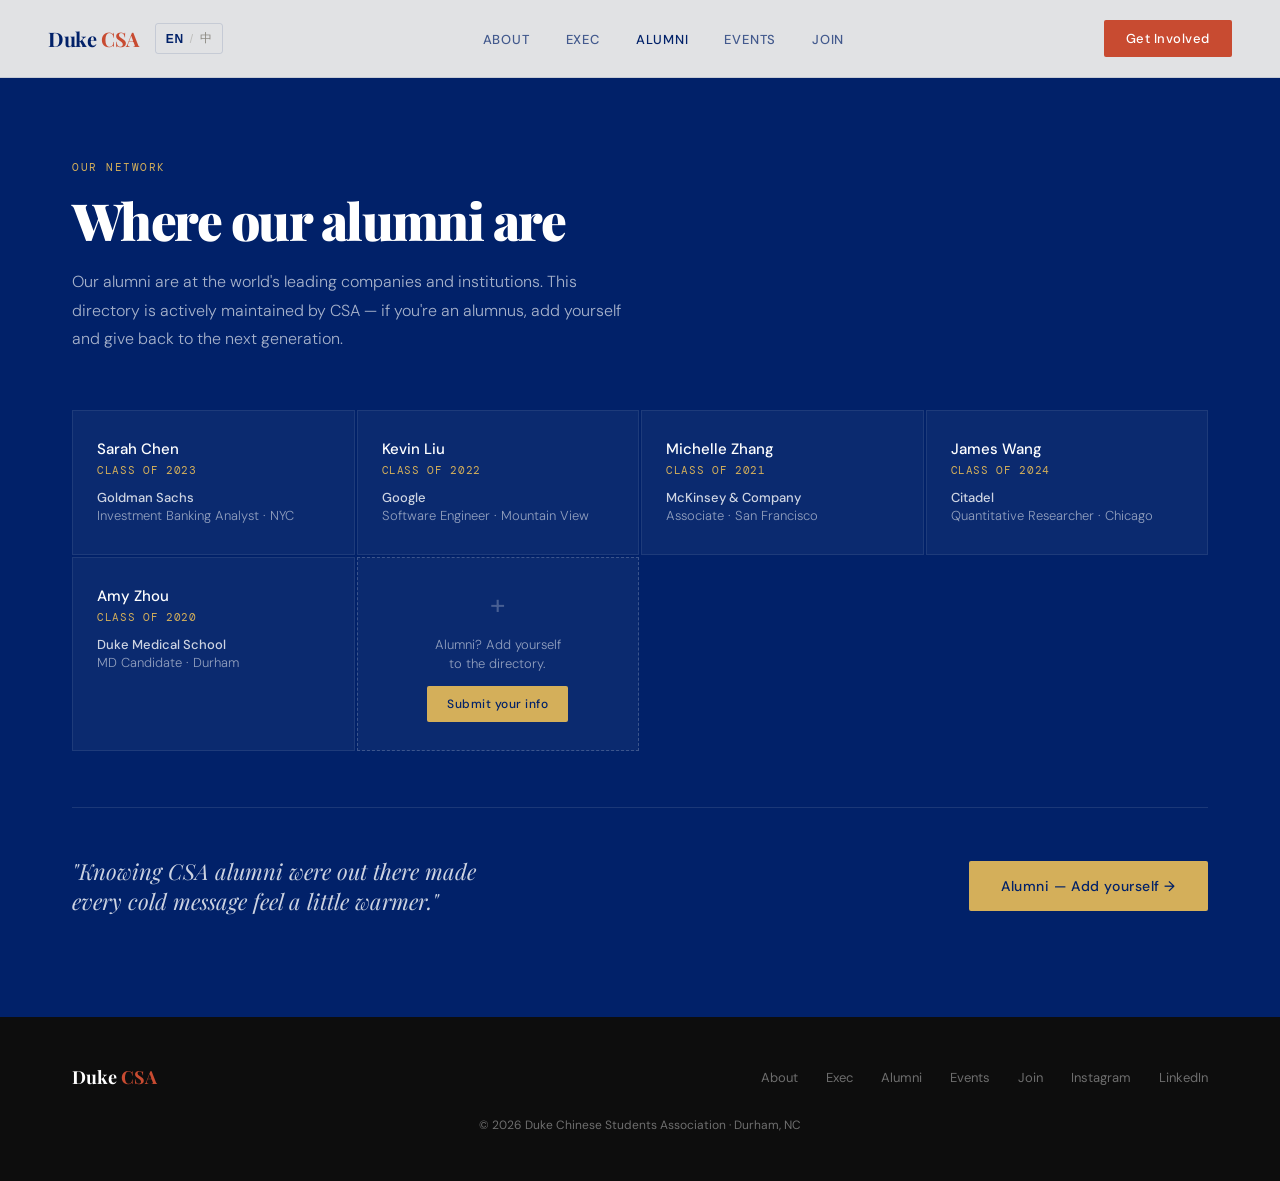
==== alumni.html @ 8578dc76 "heihei" ====
<!DOCTYPE html>
<html lang="en">
<head>
  <meta charset="UTF-8">
  <meta name="viewport" content="width=device-width, initial-scale=1.0">
  <title>Alumni | Duke CSA</title>
  <link rel="stylesheet" href="styles.css">
  <link rel="preconnect" href="https://fonts.googleapis.com">
  <link href="https://fonts.googleapis.com/css2?family=Playfair+Display:ital,wght@0,700;0,900;1,700&family=DM+Sans:wght@300;400;500&family=DM+Mono:wght@400&display=swap" rel="stylesheet">
</head>
<body>

<nav>
  <div class="nav-brand">
    <a href="index.html" class="nav-logo">Duke <span>CSA</span></a>
    <button class="lang-toggle" aria-label="Switch language">
      <span class="lang-option active" data-lang="en">EN</span>
      <span class="lang-divider">/</span>
      <span class="lang-option" data-lang="zh">中</span>
    </button>
  </div>
  <ul class="nav-links">
    <li><a href="about.html" data-en="About" data-zh="关于">About</a></li>
    <li><a href="exec.html" data-en="Exec" data-zh="执行团队">Exec</a></li>
    <li><a href="alumni.html" class="active" data-en="Alumni" data-zh="校友">Alumni</a></li>
    <li><a href="events.html" data-en="Events" data-zh="活动">Events</a></li>
    <li><a href="join.html" data-en="Join" data-zh="加入">Join</a></li>
  </ul>
  <a href="join.html" class="nav-cta" data-en="Get Involved" data-zh="参与我们">Get Involved</a>
  <button class="hamburger" aria-label="Open menu" aria-expanded="false">
    <span></span><span></span><span></span>
  </button>
</nav>

<div class="mobile-menu" id="mobile-menu">
  <a href="about.html" data-en="About" data-zh="关于">About</a>
  <a href="exec.html" data-en="Exec" data-zh="执行团队">Exec</a>
  <a href="alumni.html" data-en="Alumni" data-zh="校友">Alumni</a>
  <a href="events.html" data-en="Events" data-zh="活动">Events</a>
  <a href="join.html" data-en="Join" data-zh="加入">Join</a>
  <a href="join.html" class="mobile-cta" data-en="Get Involved" data-zh="参与我们">Get Involved</a>
</div>

<section class="alumni-section" style="padding-top: 160px; min-height: 100vh;">
  <div class="section-label" data-en="Our network" data-zh="我们的网络">Our network</div>
  <h2 class="section-title" data-en="Where our alumni are" data-zh="我们的校友在哪里">Where our alumni are</h2>
  <p class="alumni-intro" data-en="Our alumni are at the world's leading companies and institutions. This directory is actively maintained by CSA — if you're an alumnus, add yourself and give back to the next generation." data-zh="我们的校友遍布世界顶尖公司和机构。此目录由CSA积极维护——如果你是校友，请添加自己的信息，回馈下一代。">Our alumni are at the world's leading companies and institutions. This directory is actively maintained by CSA — if you're an alumnus, add yourself and give back to the next generation.</p>
  <div class="alumni-grid">
    <div class="alumni-card"><div class="alumni-name">Sarah Chen</div><div class="alumni-class">CLASS OF 2023</div><div class="alumni-company">Goldman Sachs</div><div class="alumni-role">Investment Banking Analyst · NYC</div></div>
    <div class="alumni-card"><div class="alumni-name">Kevin Liu</div><div class="alumni-class">CLASS OF 2022</div><div class="alumni-company">Google</div><div class="alumni-role">Software Engineer · Mountain View</div></div>
    <div class="alumni-card"><div class="alumni-name">Michelle Zhang</div><div class="alumni-class">CLASS OF 2021</div><div class="alumni-company">McKinsey & Company</div><div class="alumni-role">Associate · San Francisco</div></div>
    <div class="alumni-card"><div class="alumni-name">James Wang</div><div class="alumni-class">CLASS OF 2024</div><div class="alumni-company">Citadel</div><div class="alumni-role">Quantitative Researcher · Chicago</div></div>
    <div class="alumni-card"><div class="alumni-name">Amy Zhou</div><div class="alumni-class">CLASS OF 2020</div><div class="alumni-company">Duke Medical School</div><div class="alumni-role">MD Candidate · Durham</div></div>
    <div class="alumni-card" style="border:1px dashed rgba(255,255,255,0.2);display:flex;flex-direction:column;justify-content:center;align-items:center;text-align:center;gap:12px;">
      <div style="font-size:28px;color:rgba(255,255,255,0.25);">+</div>
      <div class="alumni-role" data-en="Alumni? Add yourself<br>to the directory." data-zh="校友？将自己添加<br>到目录中。">Alumni? Add yourself<br>to the directory.</div>
      <a href="https://forms.gle/YOUR_FORM_LINK" target="_blank" class="btn-gold" style="padding:10px 20px;font-size:12px;" data-en="Submit your info" data-zh="提交信息">Submit your info</a>
    </div>
  </div>
  <div class="alumni-cta-block">
    <div class="alumni-cta-text" data-en=""Knowing CSA alumni were out there made every cold message feel a little warmer."" data-zh=""知道有CSA校友在那里，让每一封冷邮件都感觉温暖了一些。"">"Knowing CSA alumni were out there made every cold message feel a little warmer."</div>
    <a href="https://forms.gle/YOUR_FORM_LINK" target="_blank" class="btn-gold" data-en="Alumni — Add yourself →" data-zh="校友 — 添加自己 →">Alumni — Add yourself →</a>
  </div>
</section>

<footer>
  <a href="index.html" class="footer-logo">Duke <span>CSA</span></a>
  <div class="footer-links">
    <a href="about.html" data-en="About" data-zh="关于">About</a>
    <a href="exec.html" data-en="Exec" data-zh="执行团队">Exec</a>
    <a href="alumni.html" data-en="Alumni" data-zh="校友">Alumni</a>
    <a href="events.html" data-en="Events" data-zh="活动">Events</a>
    <a href="join.html" data-en="Join" data-zh="加入">Join</a>
    <a href="https://instagram.com/duke_csa" target="_blank">Instagram</a>
    <a href="https://linkedin.com/company/duke-csa" target="_blank">LinkedIn</a>
  </div>
  <div class="footer-copy" data-en="© 2026 Duke Chinese Students Association · Durham, NC" data-zh="© 2026 杜克中国学生联合会 · 北卡罗来纳州达勒姆">© 2026 Duke Chinese Students Association · Durham, NC</div>
</footer>

<script src="lang.js"></script>
<script>
  const hamburger = document.querySelector('.hamburger');
  const mobileMenu = document.getElementById('mobile-menu');
  hamburger.addEventListener('click', () => {
    const open = mobileMenu.classList.toggle('open');
    hamburger.classList.toggle('open', open);
    hamburger.setAttribute('aria-expanded', open);
    document.body.style.overflow = open ? 'hidden' : '';
  });
</script>
</body>
</html>
---- styles.css ----
:root {
  --navy: #012169;
  --red:  #C84B31;
  --gold: #D4AF5A;
  --ink:  #0D0D0D;
  --mist: #F5F3EF;
  --mid:  #8A8880;
  --rule: rgba(1,33,105,0.12);
}
*, *::before, *::after { box-sizing: border-box; margin: 0; padding: 0; }
html { scroll-behavior: smooth; }
body { font-family: 'DM Sans', sans-serif; background: var(--mist); color: var(--ink); overflow-x: hidden; }

nav {
  position: fixed; top: 0; left: 0; right: 0; z-index: 100;
  display: flex; align-items: center; justify-content: space-between;
  padding: 20px 48px;
  background: rgba(245,243,239,0.92); backdrop-filter: blur(12px);
  border-bottom: 1px solid var(--rule);
}
.nav-brand { display: flex; align-items: center; gap: 16px; }
.nav-logo { font-family: 'Playfair Display', serif; font-size: 20px; font-weight: 700; color: var(--navy); letter-spacing: -0.02em; text-decoration: none; }
.nav-logo span { color: var(--red); }
.lang-toggle { display: flex; align-items: center; font-size: 12px; letter-spacing: 0.05em; color: var(--mid); cursor: pointer; padding: 6px 10px; border: 1px solid var(--rule); border-radius: 3px; background: transparent; transition: all 0.2s; }
.lang-toggle:hover { color: var(--navy); border-color: var(--navy); }
.lang-toggle .lang-option { transition: opacity 0.2s; }
.lang-toggle .lang-option.active { font-weight: 600; color: var(--navy); }
.lang-toggle .lang-divider { margin: 0 6px; opacity: 0.4; }
.nav-links { display: flex; gap: 36px; list-style: none; }
.nav-links a { font-size: 13px; font-weight: 500; letter-spacing: 0.06em; text-transform: uppercase; color: var(--navy); text-decoration: none; opacity: 0.7; transition: opacity 0.2s; }
.nav-links a:hover, .nav-links a.active { opacity: 1; }
.nav-cta { background: var(--red); color: #fff; padding: 10px 22px; border-radius: 2px; font-size: 13px; font-weight: 500; letter-spacing: 0.04em; text-decoration: none; transition: background 0.2s; }
.nav-cta:hover { background: #a83a22; }

.hero { min-height: 100vh; display: grid; grid-template-columns: 1fr 1fr; padding-top: 80px; }
.hero-left { display: flex; flex-direction: column; justify-content: center; padding: 80px 48px 80px 72px; }
.hero-eyebrow { font-family: 'DM Mono', monospace; font-size: 11px; letter-spacing: 0.14em; text-transform: uppercase; color: var(--red); margin-bottom: 28px; display: flex; align-items: center; gap: 12px; animation: fadeUp 0.6s ease both; }
.hero-eyebrow::after { content: ''; flex: 1; max-width: 60px; height: 1px; background: var(--red); opacity: 0.5; }
.hero-title { font-family: 'Playfair Display', serif; font-size: clamp(52px, 6vw, 88px); font-weight: 900; line-height: 0.95; letter-spacing: -0.03em; color: var(--navy); margin-bottom: 32px; animation: fadeUp 0.6s ease 0.1s both; }
.hero-title em { font-style: italic; color: var(--red); display: block; }
.hero-sub { font-size: 17px; font-weight: 300; line-height: 1.65; color: #3a3a3a; max-width: 420px; margin-bottom: 48px; animation: fadeUp 0.6s ease 0.2s both; }
.hero-actions { display: flex; gap: 16px; align-items: center; flex-wrap: wrap; animation: fadeUp 0.6s ease 0.3s both; }
.btn-primary { background: var(--navy); color: #fff; padding: 16px 32px; border-radius: 2px; font-size: 14px; font-weight: 500; letter-spacing: 0.04em; text-decoration: none; transition: background 0.2s; display: inline-block; }
.btn-primary:hover { background: #01317f; }
.btn-ghost { color: var(--navy); border-bottom: 1.5px solid var(--navy); padding-bottom: 2px; font-size: 14px; font-weight: 500; text-decoration: none; letter-spacing: 0.02em; transition: opacity 0.2s; }
.btn-ghost:hover { opacity: 0.6; }

.hero-right { background: var(--navy); display: flex; flex-direction: column; justify-content: space-between; padding: 60px 56px; position: relative; overflow: hidden; }
.hero-logo { position: relative; z-index: 1; display: flex; justify-content: center; align-items: flex-start; padding-top: 0; margin-bottom: 40px; animation: fadeUp 0.6s ease 0.1s both; }
.hero-logo img { width: 220px; height: 220px; object-fit: cover; border-radius: 50%; box-shadow: 0 8px 32px rgba(0,0,0,0.25); }
.hero-pattern { position: absolute; top: 0; left: 0; right: 0; bottom: 0; background-image: repeating-linear-gradient(0deg, transparent, transparent 39px, rgba(255,255,255,0.04) 39px, rgba(255,255,255,0.04) 40px), repeating-linear-gradient(90deg, transparent, transparent 39px, rgba(255,255,255,0.04) 39px, rgba(255,255,255,0.04) 40px); }
.hero-stat-grid { display: grid; grid-template-columns: 1fr 1fr; gap: 32px; position: relative; z-index: 1; margin-bottom: 48px; animation: fadeUp 0.7s ease 0.2s both; }
.stat-block { border-left: 2px solid var(--gold); padding-left: 18px; }
.stat-num { font-family: 'Playfair Display', serif; font-size: 48px; font-weight: 700; line-height: 1; color: #fff; letter-spacing: -0.03em; }
.stat-label { font-size: 12px; font-weight: 400; letter-spacing: 0.06em; text-transform: uppercase; color: rgba(255,255,255,0.5); margin-top: 6px; }
.hero-quote { position: relative; z-index: 1; border-top: 1px solid rgba(255,255,255,0.12); padding-top: 28px; font-family: 'Playfair Display', serif; font-size: 18px; font-style: italic; line-height: 1.5; color: rgba(255,255,255,0.75); animation: fadeUp 0.7s ease 0.35s both; }

.page-hero { padding: 140px 72px 40px; text-align: center; }
.page-hero .section-label { margin-bottom: 16px; }
.page-hero .section-title { margin-bottom: 16px; }
.page-hero-sub { font-size: 17px; font-weight: 300; line-height: 1.65; color: #3a3a3a; max-width: 600px; margin: 0 auto; }

section { padding: 100px 72px; }
.section-label { font-family: 'DM Mono', monospace; font-size: 11px; letter-spacing: 0.14em; text-transform: uppercase; color: var(--red); margin-bottom: 20px; }
.section-title { font-family: 'Playfair Display', serif; font-size: clamp(36px, 4vw, 56px); font-weight: 900; line-height: 1.05; letter-spacing: -0.03em; color: var(--navy); margin-bottom: 20px; }

.about { display: grid; grid-template-columns: 1fr 1fr; gap: 80px; align-items: start; }
.about-body { font-size: 16px; font-weight: 300; line-height: 1.8; color: #3a3a3a; margin-bottom: 24px; }
.about-right { padding-top: 0; }
.pillars { display: flex; flex-direction: column; }
.pillar { display: flex; gap: 24px; align-items: flex-start; padding: 28px 0; border-bottom: 1px solid var(--rule); opacity: 0; transform: translateY(16px); transition: opacity 0.5s, transform 0.5s; }
.pillar.visible { opacity: 1; transform: translateY(0); }
.pillar-num { font-family: 'DM Mono', monospace; font-size: 11px; color: var(--red); padding-top: 4px; min-width: 28px; }
.pillar h3 { font-size: 15px; font-weight: 500; color: var(--navy); margin-bottom: 6px; }
.pillar p { font-size: 14px; font-weight: 300; line-height: 1.65; color: #555; }

.exec-section { background: #fff; }
.exec-grid { display: grid; grid-template-columns: repeat(auto-fill, minmax(280px, 1fr)); gap: 24px; margin-top: 48px; }
.exec-card { position: relative; overflow: hidden; aspect-ratio: 3/4; cursor: pointer; }
.exec-card img { width: 100%; height: 100%; object-fit: cover; transition: opacity 0.3s ease; }
.exec-card:hover img { opacity: 0.3; }
.exec-overlay { position: absolute; inset: 0; display: flex; flex-direction: column; align-items: center; justify-content: center; text-align: center; padding: 24px; opacity: 0; transition: opacity 0.3s ease; }
.exec-card:hover .exec-overlay { opacity: 1; }
.exec-name { font-family: 'Playfair Display', serif; font-size: 24px; font-weight: 600; color: var(--navy); margin-bottom: 12px; }
.exec-role { font-family: 'Playfair Display', serif; font-size: 20px; letter-spacing: 0.02em; color: var(--red); margin-bottom: 12px; font-weight: 700; font-style: italic; }
.exec-year { font-size: 15px; font-weight: 400; color: var(--navy); margin-bottom: 4px; }
.exec-major { font-size: 14px; font-weight: 300; color: var(--mid); line-height: 1.5; }

.alumni-section { background: var(--navy); color: #fff; }
.alumni-section .section-label { color: var(--gold); }
.alumni-section .section-title { color: #fff; }
.alumni-intro { font-size: 16px; font-weight: 300; line-height: 1.8; color: rgba(255,255,255,0.65); max-width: 560px; margin-bottom: 56px; }
.alumni-grid { display: grid; grid-template-columns: repeat(auto-fill, minmax(260px, 1fr)); gap: 2px; margin-bottom: 56px; }
.alumni-card { background: rgba(255,255,255,0.04); border: 1px solid rgba(255,255,255,0.08); padding: 28px 24px; transition: background 0.2s; }
.alumni-card:hover { background: rgba(255,255,255,0.08); }
.alumni-name { font-size: 15px; font-weight: 500; color: #fff; margin-bottom: 4px; }
.alumni-class { font-family: 'DM Mono', monospace; font-size: 11px; color: var(--gold); letter-spacing: 0.06em; margin-bottom: 12px; }
.alumni-role { font-size: 13px; font-weight: 300; color: rgba(255,255,255,0.55); line-height: 1.5; }
.alumni-company { font-size: 13px; font-weight: 500; color: rgba(255,255,255,0.8); }
.alumni-cta-block { border-top: 1px solid rgba(255,255,255,0.1); padding-top: 48px; display: flex; align-items: center; justify-content: space-between; flex-wrap: wrap; gap: 24px; }
.alumni-cta-text { font-family: 'Playfair Display', serif; font-size: 22px; font-style: italic; color: rgba(255,255,255,0.8); max-width: 420px; line-height: 1.4; }
.btn-gold { background: var(--gold); color: var(--navy); padding: 16px 32px; border-radius: 2px; font-size: 14px; font-weight: 500; letter-spacing: 0.04em; text-decoration: none; transition: opacity 0.2s; white-space: nowrap; display: inline-block; }
.btn-gold:hover { opacity: 0.85; }

.events-section { padding: 100px 72px; }
.events-inner { display: grid; grid-template-columns: 1fr 2fr; gap: 80px; }
.event-list { display: flex; flex-direction: column; }
.event-item { display: flex; gap: 24px; padding: 24px 0; border-bottom: 1px solid var(--rule); transition: opacity 0.2s; }
.event-item:hover { opacity: 0.7; }
.event-date { min-width: 52px; font-family: 'Playfair Display', serif; font-size: 32px; font-weight: 700; line-height: 1; color: var(--red); letter-spacing: -0.03em; }
.event-month { font-family: 'DM Mono', monospace; font-size: 10px; letter-spacing: 0.1em; text-transform: uppercase; color: var(--mid); display: block; }
.event-title { font-size: 15px; font-weight: 500; color: var(--navy); margin-bottom: 4px; }
.event-desc { font-size: 13px; font-weight: 300; color: var(--mid); line-height: 1.5; }
.events-feature { background: var(--navy); border-radius: 4px; padding: 48px; display: flex; flex-direction: column; justify-content: space-between; min-height: 360px; position: relative; overflow: hidden; }
.events-feature-tag { font-family: 'DM Mono', monospace; font-size: 11px; letter-spacing: 0.1em; text-transform: uppercase; color: var(--gold); margin-bottom: 16px; }
.events-feature-title { font-family: 'Playfair Display', serif; font-size: 32px; font-weight: 700; line-height: 1.15; color: #fff; max-width: 280px; }
.events-feature-body { font-size: 14px; font-weight: 300; line-height: 1.65; color: rgba(255,255,255,0.6); max-width: 320px; }
.feature-deco { position: absolute; right: -20px; bottom: -20px; width: 160px; height: 160px; border-radius: 50%; background: rgba(212,175,90,0.08); }

.join { background: #fff; }
.join-inner { display: grid; grid-template-columns: 1fr 1fr; gap: 80px; align-items: center; }
.join-body { font-size: 16px; font-weight: 300; line-height: 1.8; color: #3a3a3a; margin-bottom: 32px; }
.join-form-block { background: var(--mist); border: 1px solid var(--rule); padding: 40px; border-radius: 4px; }
.form-title { font-family: 'Playfair Display', serif; font-size: 22px; font-weight: 700; color: var(--navy); margin-bottom: 8px; }
.form-sub { font-size: 13px; color: var(--mid); margin-bottom: 28px; font-weight: 300; line-height: 1.5; }
.form-group { margin-bottom: 16px; }
.form-group label { display: block; font-size: 12px; font-weight: 500; letter-spacing: 0.06em; text-transform: uppercase; color: var(--navy); margin-bottom: 8px; }
.form-group input, .form-group select { width: 100%; padding: 12px 16px; border: 1px solid rgba(1,33,105,0.2); border-radius: 2px; background: #fff; font-family: 'DM Sans', sans-serif; font-size: 14px; color: var(--ink); outline: none; transition: border-color 0.2s; }
.form-group input:focus, .form-group select:focus { border-color: var(--navy); }
.form-note { font-size: 12px; color: var(--mid); margin-top: 16px; line-height: 1.5; }
.btn-submit { width: 100%; background: var(--red); color: #fff; padding: 16px; border: none; border-radius: 2px; cursor: pointer; font-family: 'DM Sans', sans-serif; font-size: 14px; font-weight: 500; letter-spacing: 0.04em; margin-top: 20px; transition: background 0.2s; }
.btn-submit:hover { background: #a83a22; }

footer { background: var(--ink); color: rgba(255,255,255,0.4); padding: 48px 72px; display: flex; align-items: center; justify-content: space-between; flex-wrap: wrap; gap: 20px; }
.footer-logo { font-family: 'Playfair Display', serif; font-size: 18px; font-weight: 700; color: #fff; text-decoration: none; }
.footer-logo span { color: var(--red); }
.footer-links { display: flex; gap: 28px; flex-wrap: wrap; }
.footer-links a { font-size: 13px; color: rgba(255,255,255,0.4); text-decoration: none; transition: color 0.2s; }
.footer-links a:hover { color: rgba(255,255,255,0.8); }
.footer-copy { font-size: 12px; width: 100%; text-align: center; margin-top: 8px; }

@keyframes fadeUp { from { opacity: 0; transform: translateY(24px); } to { opacity: 1; transform: translateY(0); } }

.hamburger { display: none; flex-direction: column; gap: 5px; cursor: pointer; background: none; border: none; padding: 4px; }
.hamburger span { display: block; width: 22px; height: 2px; background: var(--navy); border-radius: 2px; transition: all 0.25s; }
.hamburger.open span:nth-child(1) { transform: translateY(7px) rotate(45deg); }
.hamburger.open span:nth-child(2) { opacity: 0; }
.hamburger.open span:nth-child(3) { transform: translateY(-7px) rotate(-45deg); }

.mobile-menu { display: none; position: fixed; top: 0; left: 0; right: 0; bottom: 0; background: var(--mist); z-index: 99; flex-direction: column; justify-content: center; align-items: center; gap: 36px; }
.mobile-menu.open { display: flex; }
.mobile-menu a { font-family: 'Playfair Display', serif; font-size: 32px; font-weight: 700; color: var(--navy); text-decoration: none; letter-spacing: -0.02em; transition: color 0.2s; }
.mobile-menu a:hover { color: var(--red); }
.mobile-menu .mobile-cta { font-family: 'DM Sans', sans-serif; font-size: 14px; font-weight: 500; letter-spacing: 0.04em; background: var(--red); color: #fff; padding: 14px 32px; border-radius: 2px; margin-top: 8px; }
.mobile-menu .mobile-cta:hover { background: #a83a22; color: #fff; }

@media (max-width: 900px) {
  nav { padding: 16px 24px; }
  .nav-links { display: none; }
  .nav-cta { display: none; }
  .hamburger { display: flex; }
  .hero { grid-template-columns: 1fr; }
  .hero-left { padding: 60px 24px 48px; }
  .hero-right { display: none; }
  .hero-logo-mobile { display: flex; justify-content: center; margin-bottom: 32px; animation: fadeUp 0.6s ease both; }
  .hero-logo-mobile img { width: 160px; height: 160px; object-fit: cover; border-radius: 50%; box-shadow: 0 4px 20px rgba(0,0,0,0.1); }
  section, .events-section { padding: 64px 24px; }
  .page-hero { padding: 120px 24px 60px; }
  .about, .events-inner, .join-inner { grid-template-columns: 1fr; gap: 40px; }
  .about-right { padding-top: 0; }
  footer { padding: 40px 24px; }
}
.hero-logo-mobile { display: none; }
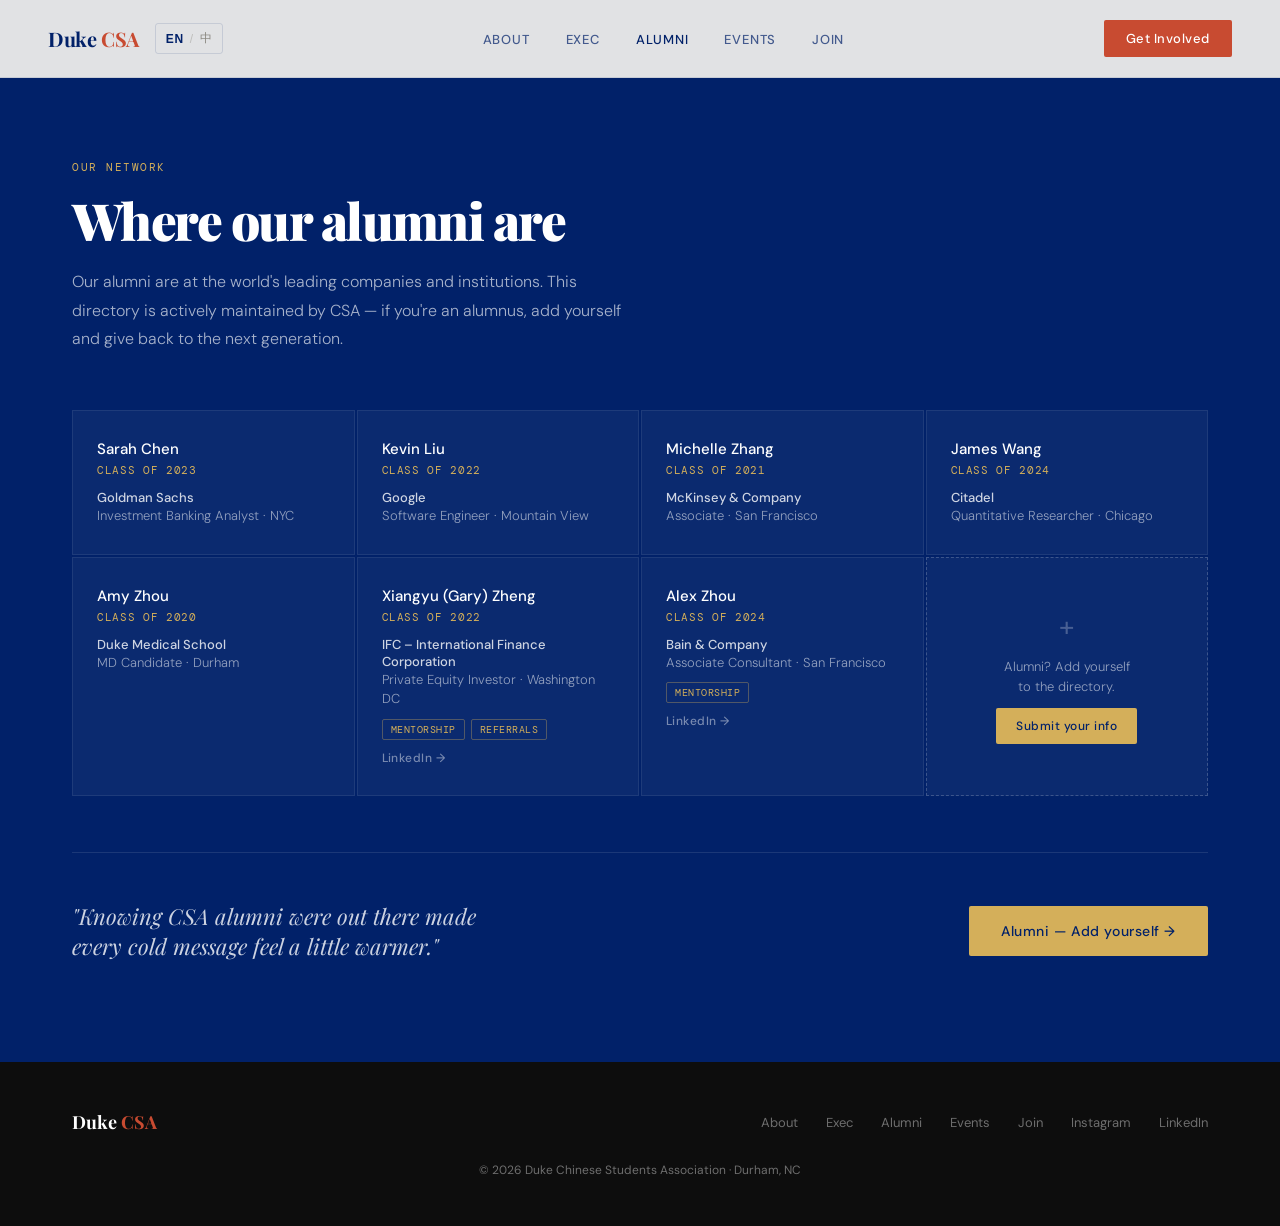
==== commit eb284e88: "Update exec board and alumni directory - Add Luck Sun (Cultural Chair, 2029) with photo - Remove exe" ====
--- a/alumni.html
+++ b/alumni.html
@@ -4,6 +4,7 @@
   <meta charset="UTF-8">
   <meta name="viewport" content="width=device-width, initial-scale=1.0">
   <title>Alumni | Duke CSA</title>
+  <link rel="icon" type="image/svg+xml" href="favicon.svg">
   <link rel="stylesheet" href="styles.css">
   <link rel="preconnect" href="https://fonts.googleapis.com">
   <link href="https://fonts.googleapis.com/css2?family=Playfair+Display:ital,wght@0,700;0,900;1,700&family=DM+Sans:wght@300;400;500&family=DM+Mono:wght@400&display=swap" rel="stylesheet">
@@ -43,7 +44,7 @@
 
 <section class="alumni-section" style="padding-top: 160px; min-height: 100vh;">
   <div class="section-label" data-en="Our network" data-zh="我们的网络">Our network</div>
-  <h2 class="section-title" data-en="Where our alumni are" data-zh="我们的校友在哪里">Where our alumni are</h2>
+  <h2 class="section-title" data-en="Where our alumni are" data-zh="CSA校友网络">Where our alumni are</h2>
   <p class="alumni-intro" data-en="Our alumni are at the world's leading companies and institutions. This directory is actively maintained by CSA — if you're an alumnus, add yourself and give back to the next generation." data-zh="我们的校友遍布世界顶尖公司和机构。此目录由CSA积极维护——如果你是校友，请添加自己的信息，回馈下一代。">Our alumni are at the world's leading companies and institutions. This directory is actively maintained by CSA — if you're an alumnus, add yourself and give back to the next generation.</p>
   <div class="alumni-grid">
     <div class="alumni-card"><div class="alumni-name">Sarah Chen</div><div class="alumni-class">CLASS OF 2023</div><div class="alumni-company">Goldman Sachs</div><div class="alumni-role">Investment Banking Analyst · NYC</div></div>
@@ -51,9 +52,11 @@
     <div class="alumni-card"><div class="alumni-name">Michelle Zhang</div><div class="alumni-class">CLASS OF 2021</div><div class="alumni-company">McKinsey & Company</div><div class="alumni-role">Associate · San Francisco</div></div>
     <div class="alumni-card"><div class="alumni-name">James Wang</div><div class="alumni-class">CLASS OF 2024</div><div class="alumni-company">Citadel</div><div class="alumni-role">Quantitative Researcher · Chicago</div></div>
     <div class="alumni-card"><div class="alumni-name">Amy Zhou</div><div class="alumni-class">CLASS OF 2020</div><div class="alumni-company">Duke Medical School</div><div class="alumni-role">MD Candidate · Durham</div></div>
+    <div class="alumni-card"><div class="alumni-name">Xiangyu (Gary) Zheng</div><div class="alumni-class">CLASS OF 2022</div><div class="alumni-company">IFC – International Finance Corporation</div><div class="alumni-role">Private Equity Investor · Washington DC</div><div class="alumni-badges"><span class="alumni-badge">Mentorship</span><span class="alumni-badge">Referrals</span></div><a class="alumni-linkedin" href="https://linkedin.com/in/gary-zheng-630137186" target="_blank">LinkedIn →</a></div>
+    <div class="alumni-card"><div class="alumni-name">Alex Zhou</div><div class="alumni-class">CLASS OF 2024</div><div class="alumni-company">Bain & Company</div><div class="alumni-role">Associate Consultant · San Francisco</div><div class="alumni-badges"><span class="alumni-badge">Mentorship</span></div><a class="alumni-linkedin" href="https://linkedin.com/in/alex-zhou-1069b71b3" target="_blank">LinkedIn →</a></div>
     <div class="alumni-card" style="border:1px dashed rgba(255,255,255,0.2);display:flex;flex-direction:column;justify-content:center;align-items:center;text-align:center;gap:12px;">
       <div style="font-size:28px;color:rgba(255,255,255,0.25);">+</div>
-      <div class="alumni-role" data-en="Alumni? Add yourself<br>to the directory." data-zh="校友？将自己添加<br>到目录中。">Alumni? Add yourself<br>to the directory.</div>
+      <div class="alumni-role" data-en="Alumni? Add yourself<br>to the directory." data-zh="如果您是校友，<br>请在此添加信息。">Alumni? Add yourself<br>to the directory.</div>
       <a href="https://forms.gle/YOUR_FORM_LINK" target="_blank" class="btn-gold" style="padding:10px 20px;font-size:12px;" data-en="Submit your info" data-zh="提交信息">Submit your info</a>
     </div>
   </div>
--- a/styles.css
+++ b/styles.css
@@ -45,15 +45,15 @@
 .btn-ghost { color: var(--navy); border-bottom: 1.5px solid var(--navy); padding-bottom: 2px; font-size: 14px; font-weight: 500; text-decoration: none; letter-spacing: 0.02em; transition: opacity 0.2s; }
 .btn-ghost:hover { opacity: 0.6; }
 
-.hero-right { background: var(--navy); display: flex; flex-direction: column; justify-content: space-between; padding: 60px 56px; position: relative; overflow: hidden; }
+.hero-right { background: #FAF8F4; display: flex; flex-direction: column; justify-content: space-between; padding: 60px 56px; position: relative; overflow: hidden; border-left: 1px solid var(--rule); }
 .hero-logo { position: relative; z-index: 1; display: flex; justify-content: center; align-items: flex-start; padding-top: 0; margin-bottom: 40px; animation: fadeUp 0.6s ease 0.1s both; }
-.hero-logo img { width: 220px; height: 220px; object-fit: cover; border-radius: 50%; box-shadow: 0 8px 32px rgba(0,0,0,0.25); }
-.hero-pattern { position: absolute; top: 0; left: 0; right: 0; bottom: 0; background-image: repeating-linear-gradient(0deg, transparent, transparent 39px, rgba(255,255,255,0.04) 39px, rgba(255,255,255,0.04) 40px), repeating-linear-gradient(90deg, transparent, transparent 39px, rgba(255,255,255,0.04) 39px, rgba(255,255,255,0.04) 40px); }
+.hero-logo img { width: 220px; height: 220px; object-fit: cover; border-radius: 50%; box-shadow: 0 8px 32px rgba(0,0,0,0.1); }
+.hero-pattern { position: absolute; top: 0; left: 0; right: 0; bottom: 0; background-image: repeating-linear-gradient(0deg, transparent, transparent 39px, rgba(1,33,105,0.03) 39px, rgba(1,33,105,0.03) 40px), repeating-linear-gradient(90deg, transparent, transparent 39px, rgba(1,33,105,0.03) 39px, rgba(1,33,105,0.03) 40px); }
 .hero-stat-grid { display: grid; grid-template-columns: 1fr 1fr; gap: 32px; position: relative; z-index: 1; margin-bottom: 48px; animation: fadeUp 0.7s ease 0.2s both; }
 .stat-block { border-left: 2px solid var(--gold); padding-left: 18px; }
-.stat-num { font-family: 'Playfair Display', serif; font-size: 48px; font-weight: 700; line-height: 1; color: #fff; letter-spacing: -0.03em; }
-.stat-label { font-size: 12px; font-weight: 400; letter-spacing: 0.06em; text-transform: uppercase; color: rgba(255,255,255,0.5); margin-top: 6px; }
-.hero-quote { position: relative; z-index: 1; border-top: 1px solid rgba(255,255,255,0.12); padding-top: 28px; font-family: 'Playfair Display', serif; font-size: 18px; font-style: italic; line-height: 1.5; color: rgba(255,255,255,0.75); animation: fadeUp 0.7s ease 0.35s both; }
+.stat-num { font-family: 'Playfair Display', serif; font-size: 48px; font-weight: 700; line-height: 1; color: var(--ink); letter-spacing: -0.03em; }
+.stat-label { font-size: 12px; font-weight: 400; letter-spacing: 0.06em; text-transform: uppercase; color: var(--mid); margin-top: 6px; }
+.hero-quote { position: relative; z-index: 1; border-top: 1px solid var(--rule); padding-top: 28px; font-family: 'Playfair Display', serif; font-size: 18px; font-style: italic; line-height: 1.5; color: var(--ink); animation: fadeUp 0.7s ease 0.35s both; }
 
 .page-hero { padding: 140px 72px 40px; text-align: center; }
 .page-hero .section-label { margin-bottom: 16px; }
@@ -79,6 +79,8 @@
 .exec-card { position: relative; overflow: hidden; aspect-ratio: 3/4; cursor: pointer; }
 .exec-card img { width: 100%; height: 100%; object-fit: cover; transition: opacity 0.3s ease; }
 .exec-card:hover img { opacity: 0.3; }
+.exec-blank { width: 100%; height: 100%; background: #e8e5df; }
+body.dark .exec-blank { background: #2a2a30; }
 .exec-overlay { position: absolute; inset: 0; display: flex; flex-direction: column; align-items: center; justify-content: center; text-align: center; padding: 24px; opacity: 0; transition: opacity 0.3s ease; }
 .exec-card:hover .exec-overlay { opacity: 1; }
 .exec-name { font-family: 'Playfair Display', serif; font-size: 24px; font-weight: 600; color: var(--navy); margin-bottom: 12px; }
@@ -97,6 +99,10 @@
 .alumni-class { font-family: 'DM Mono', monospace; font-size: 11px; color: var(--gold); letter-spacing: 0.06em; margin-bottom: 12px; }
 .alumni-role { font-size: 13px; font-weight: 300; color: rgba(255,255,255,0.55); line-height: 1.5; }
 .alumni-company { font-size: 13px; font-weight: 500; color: rgba(255,255,255,0.8); }
+.alumni-badges { display: flex; gap: 6px; flex-wrap: wrap; margin-top: 10px; }
+.alumni-badge { font-family: 'DM Mono', monospace; font-size: 10px; letter-spacing: 0.05em; text-transform: uppercase; color: var(--gold); border: 1px solid rgba(212,175,90,0.35); padding: 3px 8px; border-radius: 2px; }
+.alumni-linkedin { display: inline-block; margin-top: 10px; font-size: 12px; font-weight: 500; color: rgba(255,255,255,0.45); text-decoration: none; letter-spacing: 0.04em; transition: color 0.2s; }
+.alumni-linkedin:hover { color: rgba(255,255,255,0.85); }
 .alumni-cta-block { border-top: 1px solid rgba(255,255,255,0.1); padding-top: 48px; display: flex; align-items: center; justify-content: space-between; flex-wrap: wrap; gap: 24px; }
 .alumni-cta-text { font-family: 'Playfair Display', serif; font-size: 22px; font-style: italic; color: rgba(255,255,255,0.8); max-width: 420px; line-height: 1.4; }
 .btn-gold { background: var(--gold); color: var(--navy); padding: 16px 32px; border-radius: 2px; font-size: 14px; font-weight: 500; letter-spacing: 0.04em; text-decoration: none; transition: opacity 0.2s; white-space: nowrap; display: inline-block; }
@@ -140,6 +146,59 @@
 .footer-copy { font-size: 12px; width: 100%; text-align: center; margin-top: 8px; }
 
 @keyframes fadeUp { from { opacity: 0; transform: translateY(24px); } to { opacity: 1; transform: translateY(0); } }
+
+/* ── Dark mode (Chinese language) ── */
+body.dark {
+  --mist: #0f0f12;
+  --ink: #e8e6e1;
+  --rule: rgba(255,255,255,0.08);
+  --mid: #888;
+  background: var(--mist);
+  color: var(--ink);
+  transition: background 0.3s, color 0.3s;
+}
+body.dark nav { background: rgba(15,15,18,0.92); border-bottom-color: var(--rule); }
+body.dark .nav-logo { color: #e8e6e1; }
+body.dark .nav-links a { color: #e8e6e1; }
+body.dark .nav-cta { background: var(--red); }
+body.dark .lang-toggle { color: #888; border-color: var(--rule); }
+body.dark .lang-toggle:hover { color: #e8e6e1; border-color: rgba(255,255,255,0.3); }
+body.dark .lang-toggle .lang-option.active { color: #e8e6e1; }
+body.dark .hero-left { background: var(--mist); }
+body.dark .hero-right { background: #FAF8F4; border-left-color: rgba(1,33,105,0.12); }
+body.dark .stat-num { color: #012169; }
+body.dark .stat-label { color: #8A8880; }
+body.dark .stat-block { border-left-color: var(--gold); }
+body.dark .hero-quote { color: #012169; border-top-color: rgba(1,33,105,0.12); }
+body.dark .hero-title { color: #e8e6e1; }
+body.dark .hero-sub { color: #aaa; }
+body.dark .hero-eyebrow { color: var(--red); }
+body.dark .btn-primary { background: var(--navy); }
+body.dark .btn-ghost { color: #e8e6e1; border-color: #e8e6e1; }
+body.dark .page-hero { background: var(--mist); }
+body.dark .section-title { color: #e8e6e1; }
+body.dark .about-body, body.dark .join-body { color: #aaa; }
+body.dark .pillar { border-bottom-color: var(--rule); }
+body.dark .pillar h3 { color: #e8e6e1; }
+body.dark .pillar p { color: #888; }
+body.dark .exec-section { background: #18181c; }
+body.dark .exec-name { color: #e8e6e1; }
+body.dark .exec-year { color: #e8e6e1; }
+body.dark .join { background: #18181c; }
+body.dark .join-form-block { background: #1e1e24; border-color: var(--rule); }
+body.dark .form-title { color: #e8e6e1; }
+body.dark .form-sub { color: #888; }
+body.dark .form-group label { color: #e8e6e1; }
+body.dark .form-group input, body.dark .form-group select { background: #0f0f12; border-color: rgba(255,255,255,0.12); color: #e8e6e1; }
+body.dark .form-group input:focus, body.dark .form-group select:focus { border-color: rgba(255,255,255,0.4); }
+body.dark .form-note { color: #666; }
+body.dark .events-section { background: var(--mist); }
+body.dark .event-item { border-bottom-color: var(--rule); }
+body.dark .event-title { color: #e8e6e1; }
+body.dark .event-desc { color: #888; }
+body.dark .mobile-menu { background: #0f0f12; }
+body.dark .mobile-menu a { color: #e8e6e1; }
+body.dark footer { background: #080809; }
 
 .hamburger { display: none; flex-direction: column; gap: 5px; cursor: pointer; background: none; border: none; padding: 4px; }
 .hamburger span { display: block; width: 22px; height: 2px; background: var(--navy); border-radius: 2px; transition: all 0.25s; }
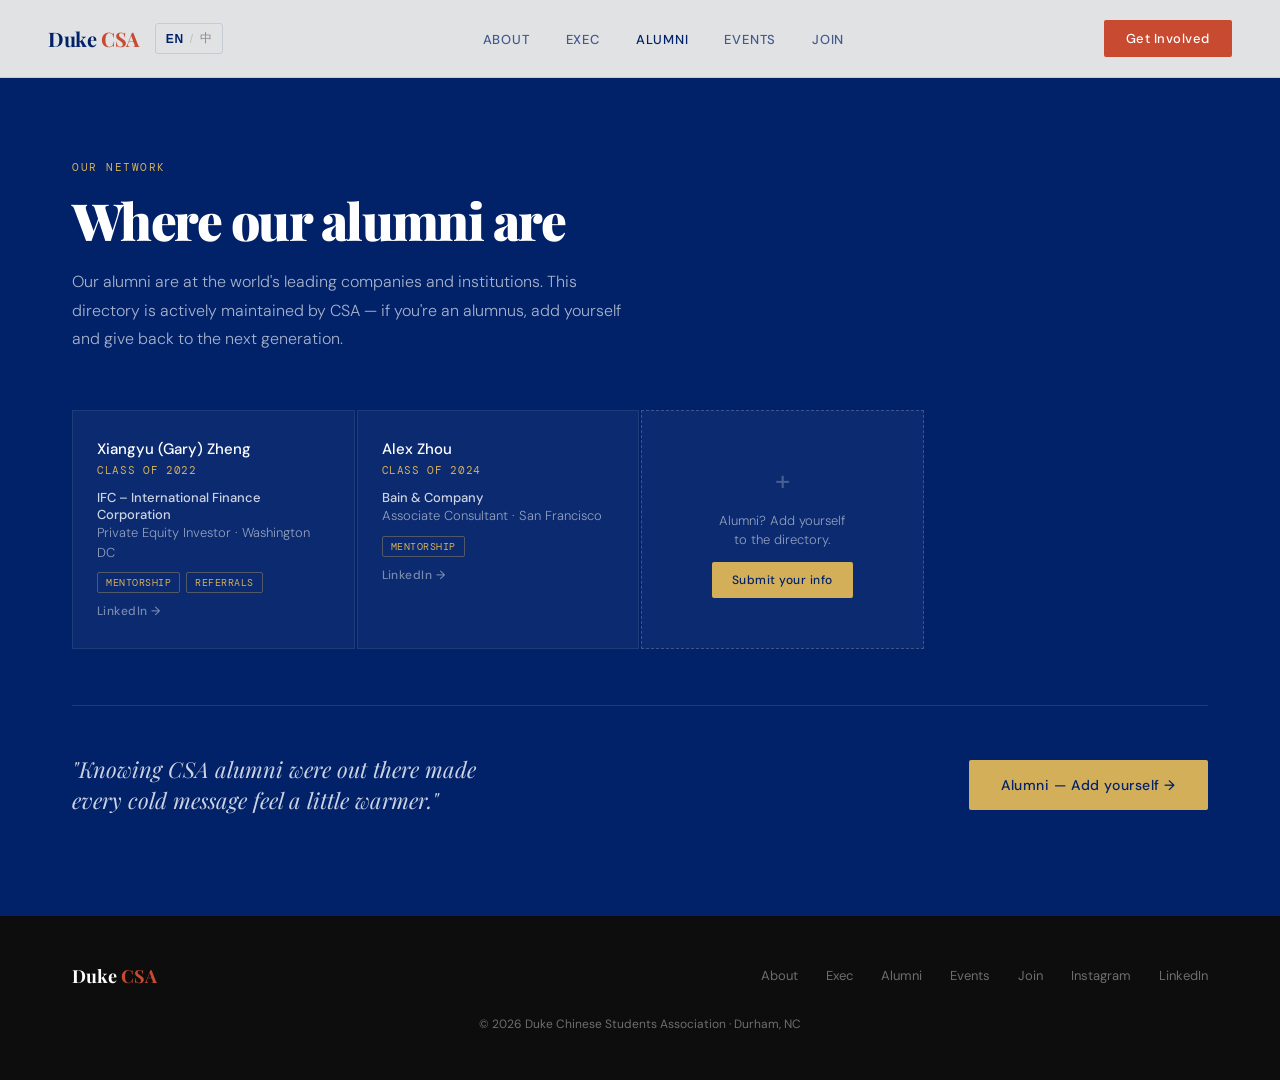
==== commit cfb006f7: "Fix exec roles, blank photos, alumni cleanup - Albert Dai photo replaced with blank - Jack Guo renam" ====
--- a/alumni.html
+++ b/alumni.html
@@ -47,12 +47,7 @@
   <h2 class="section-title" data-en="Where our alumni are" data-zh="CSA校友网络">Where our alumni are</h2>
   <p class="alumni-intro" data-en="Our alumni are at the world's leading companies and institutions. This directory is actively maintained by CSA — if you're an alumnus, add yourself and give back to the next generation." data-zh="我们的校友遍布世界顶尖公司和机构。此目录由CSA积极维护——如果你是校友，请添加自己的信息，回馈下一代。">Our alumni are at the world's leading companies and institutions. This directory is actively maintained by CSA — if you're an alumnus, add yourself and give back to the next generation.</p>
   <div class="alumni-grid">
-    <div class="alumni-card"><div class="alumni-name">Sarah Chen</div><div class="alumni-class">CLASS OF 2023</div><div class="alumni-company">Goldman Sachs</div><div class="alumni-role">Investment Banking Analyst · NYC</div></div>
-    <div class="alumni-card"><div class="alumni-name">Kevin Liu</div><div class="alumni-class">CLASS OF 2022</div><div class="alumni-company">Google</div><div class="alumni-role">Software Engineer · Mountain View</div></div>
-    <div class="alumni-card"><div class="alumni-name">Michelle Zhang</div><div class="alumni-class">CLASS OF 2021</div><div class="alumni-company">McKinsey & Company</div><div class="alumni-role">Associate · San Francisco</div></div>
-    <div class="alumni-card"><div class="alumni-name">James Wang</div><div class="alumni-class">CLASS OF 2024</div><div class="alumni-company">Citadel</div><div class="alumni-role">Quantitative Researcher · Chicago</div></div>
-    <div class="alumni-card"><div class="alumni-name">Amy Zhou</div><div class="alumni-class">CLASS OF 2020</div><div class="alumni-company">Duke Medical School</div><div class="alumni-role">MD Candidate · Durham</div></div>
-    <div class="alumni-card"><div class="alumni-name">Xiangyu (Gary) Zheng</div><div class="alumni-class">CLASS OF 2022</div><div class="alumni-company">IFC – International Finance Corporation</div><div class="alumni-role">Private Equity Investor · Washington DC</div><div class="alumni-badges"><span class="alumni-badge">Mentorship</span><span class="alumni-badge">Referrals</span></div><a class="alumni-linkedin" href="https://linkedin.com/in/gary-zheng-630137186" target="_blank">LinkedIn →</a></div>
+<div class="alumni-card"><div class="alumni-name">Xiangyu (Gary) Zheng</div><div class="alumni-class">CLASS OF 2022</div><div class="alumni-company">IFC – International Finance Corporation</div><div class="alumni-role">Private Equity Investor · Washington DC</div><div class="alumni-badges"><span class="alumni-badge">Mentorship</span><span class="alumni-badge">Referrals</span></div><a class="alumni-linkedin" href="https://linkedin.com/in/gary-zheng-630137186" target="_blank">LinkedIn →</a></div>
     <div class="alumni-card"><div class="alumni-name">Alex Zhou</div><div class="alumni-class">CLASS OF 2024</div><div class="alumni-company">Bain & Company</div><div class="alumni-role">Associate Consultant · San Francisco</div><div class="alumni-badges"><span class="alumni-badge">Mentorship</span></div><a class="alumni-linkedin" href="https://linkedin.com/in/alex-zhou-1069b71b3" target="_blank">LinkedIn →</a></div>
     <div class="alumni-card" style="border:1px dashed rgba(255,255,255,0.2);display:flex;flex-direction:column;justify-content:center;align-items:center;text-align:center;gap:12px;">
       <div style="font-size:28px;color:rgba(255,255,255,0.25);">+</div>
